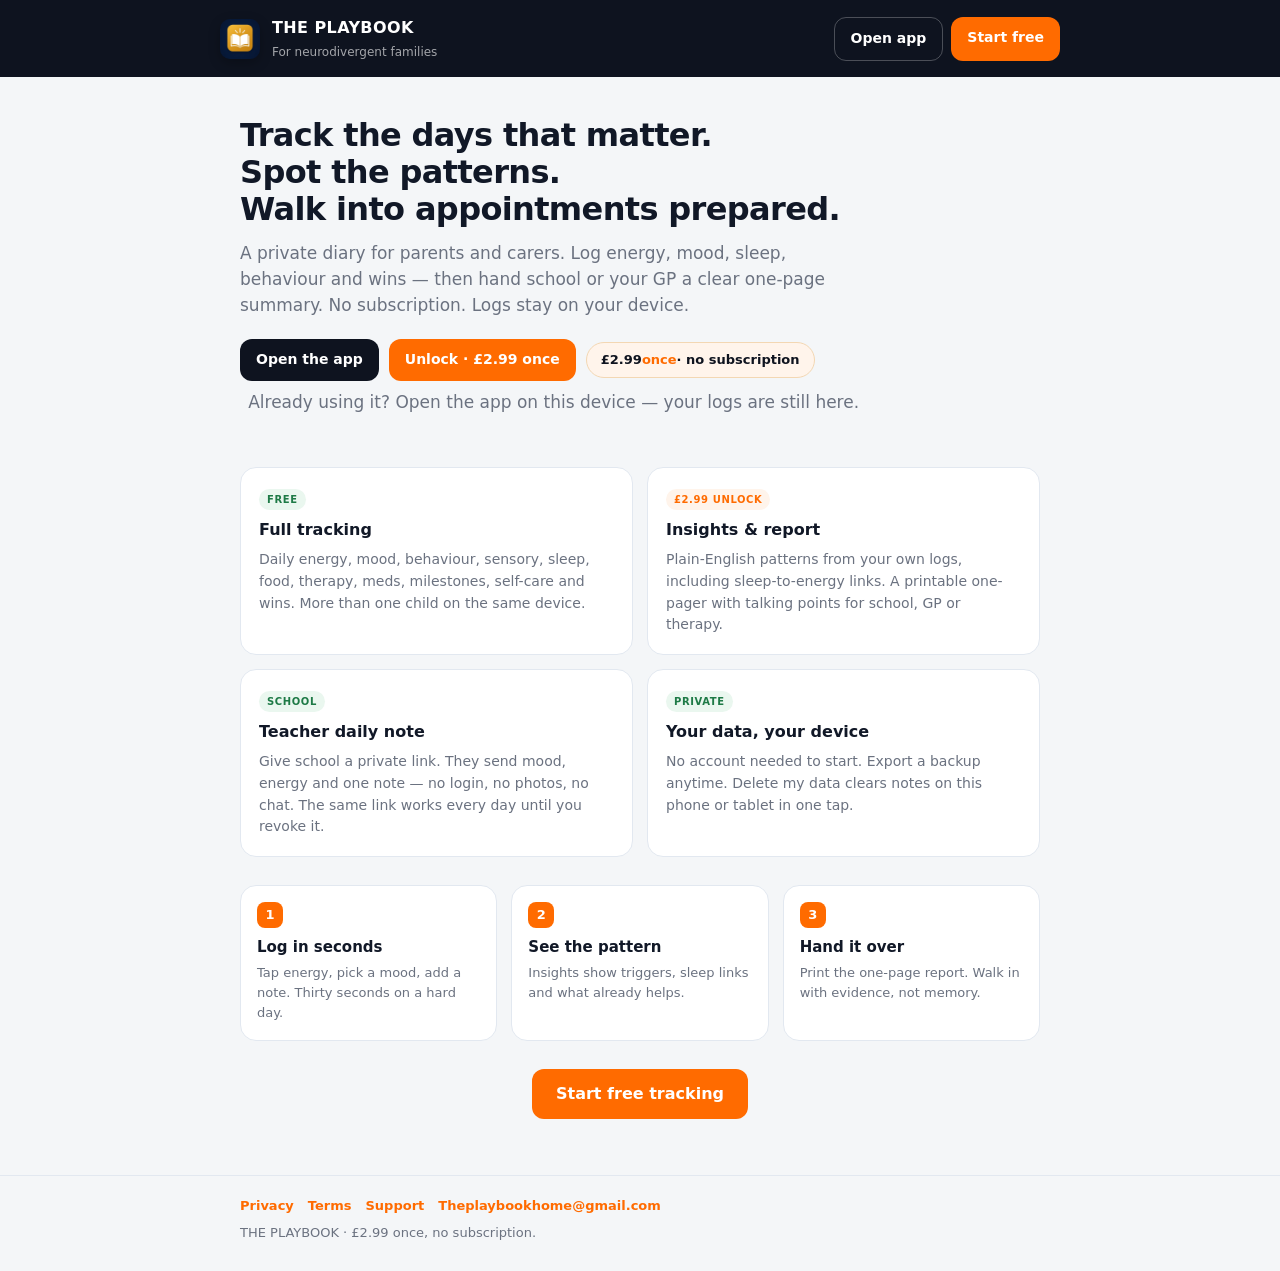
==== index.html @ 6f7e6626 "Tidy homepage layout, logo and school card" ====
<!DOCTYPE html>
<html lang="en-GB">
<head>
<meta charset="UTF-8" />
<meta name="viewport" content="width=device-width, initial-scale=1" />
<title>THE PLAYBOOK — Calm companion for neurodivergent families</title>
<meta name="description" content="Track energy, mood, sleep, behaviour and wins. Spot patterns. Hand school or your GP a one-page report. £2.99 once, no subscription." />
<link rel="icon" href="favicon.png" />
<link rel="manifest" href="manifest.webmanifest" />
<meta name="theme-color" content="#0E131F" />
<style>
  :root{ --navy:#0E131F; --orange:#FF6B00; --bg:#F4F6F8; --line:#E2E8F0; --ink:#111827; --soft:#6B7280; }
  *{ box-sizing:border-box; }
  body{ margin:0; font-family:system-ui,-apple-system,Segoe UI,Roboto,Helvetica,Arial,sans-serif; background:var(--bg); color:var(--ink); line-height:1.55; }
  a{ color:var(--orange); font-weight:600; text-decoration:none; }
  .wrap{ max-width:840px; margin:0 auto; padding:0 20px 56px; }
  header{ background:var(--navy); color:#fff; padding:16px 20px; }
  header .inner{ max-width:840px; margin:0 auto; display:flex; align-items:center; gap:12px; }
  .logo{ width:40px; height:40px; border-radius:10px; object-fit:cover; box-shadow:0 4px 12px rgba(0,0,0,.25); }
  header h1{ margin:0; font-size:16px; letter-spacing:.4px; }
  header p{ margin:2px 0 0; font-size:12px; color:rgba(255,255,255,.62); }
  .cta{ margin-left:auto; display:flex; gap:8px; }
  .btn{ display:inline-block; padding:10px 16px; border-radius:12px; font-weight:700; font-size:14px; border:0; }
  .btn-primary{ background:var(--orange); color:#fff; }
  .btn-ghost{ background:transparent; border:1px solid rgba(255,255,255,.25); color:#fff; }
  .btn-dark{ background:var(--navy); color:#fff; }
  .hero{ padding:40px 0 8px; }
  .hero h2{ font-size:32px; line-height:1.15; margin:0 0 12px; letter-spacing:-.02em; }
  .hero p{ font-size:17px; color:var(--soft); margin:0 0 20px; max-width:58ch; }
  .hero-actions{ display:flex; flex-wrap:wrap; gap:10px; align-items:center; margin-bottom:8px; }
  .price{ display:inline-flex; align-items:center; background:#FFF4EB; border:1px solid #F3D7B3; border-radius:999px; padding:7px 14px; font-weight:700; font-size:13px; color:var(--navy); }
  .price b{ color:var(--orange); }
  .grid{ display:grid; grid-template-columns:1fr 1fr; gap:14px; margin:24px 0 8px; }
  .card{ background:#fff; border:1px solid var(--line); border-radius:16px; padding:18px; }
  .card h3{ margin:0 0 6px; font-size:16px; }
  .card p{ margin:0; font-size:14px; color:var(--soft); }
  .tag{ display:inline-block; font-size:10px; font-weight:800; letter-spacing:.06em; text-transform:uppercase; padding:3px 8px; border-radius:999px; margin-bottom:8px; }
  .tag.free{ background:#EAF7EF; color:#1E7A46; }
  .tag.paid{ background:#FFF4EB; color:var(--orange); }
  .steps{ display:grid; grid-template-columns:repeat(3,1fr); gap:14px; margin:28px 0 8px; }
  .step{ background:#fff; border:1px solid var(--line); border-radius:16px; padding:16px; }
  .step .n{ width:26px; height:26px; border-radius:8px; background:var(--orange); color:#fff; font-weight:800; display:grid; place-items:center; margin-bottom:8px; font-size:13px; }
  .step h4{ margin:0 0 4px; font-size:15px; }
  .step p{ margin:0; font-size:13px; color:var(--soft); }
  .note{ font-size:13px; color:var(--soft); text-align:center; margin:8px 0 0; }
  .bottom-cta{ text-align:center; margin:28px 0 0; }
  footer{ border-top:1px solid var(--line); padding:20px 0 28px; font-size:13px; color:var(--soft); }
  footer .links{ display:flex; gap:14px; flex-wrap:wrap; margin-bottom:6px; }
  @media (max-width:640px){
    .grid,.steps{ grid-template-columns:1fr; }
    .hero h2{ font-size:26px; }
    header .inner{ flex-wrap:wrap; }
    .cta{ margin-left:0; width:100%; }
    .cta .btn{ flex:1; text-align:center; }
  }
</style>
</head>
<body>
<header>
  <div class="inner">
    <img class="logo" src="icon-192.png" width="40" height="40" alt="" />
    <div>
      <h1>THE PLAYBOOK</h1>
      <p>For neurodivergent families</p>
    </div>
    <div class="cta">
      <a class="btn btn-ghost" href="./app.html">Open app</a>
      <a class="btn btn-primary" href="./app.html">Start free</a>
    </div>
  </div>
</header>

<div class="wrap">
  <section class="hero">
    <h2>Track the days that matter.<br>Spot the patterns.<br>Walk into appointments prepared.</h2>
    <p>A private diary for parents and carers. Log energy, mood, sleep, behaviour and wins — then hand school or your GP a clear one-page summary. No subscription. Logs stay on your device.</p>
    <div class="hero-actions">
      <a class="btn btn-dark" href="./app.html">Open the app</a>
      <a class="btn btn-primary" href="https://buy.stripe.com/bJe4gB2R9fbb96O52C38403">Unlock · £2.99 once</a>
      <span class="price">£2.99 <b>once</b> · no subscription</span>
    </div>
    <p class="note">Already using it? Open the app on this device — your logs are still here.</p>
  </section>

  <div class="grid">
    <div class="card">
      <span class="tag free">Free</span>
      <h3>Full tracking</h3>
      <p>Daily energy, mood, behaviour, sensory, sleep, food, therapy, meds, milestones, self-care and wins. More than one child on the same device.</p>
    </div>
    <div class="card">
      <span class="tag paid">£2.99 unlock</span>
      <h3>Insights & report</h3>
      <p>Plain-English patterns from your own logs, including sleep-to-energy links. A printable one-pager with talking points for school, GP or therapy.</p>
    </div>
    <div class="card">
      <span class="tag free">School</span>
      <h3>Teacher daily note</h3>
      <p>Give school a private link. They send mood, energy and one note — no login, no photos, no chat. The same link works every day until you revoke it.</p>
    </div>
    <div class="card">
      <span class="tag free">Private</span>
      <h3>Your data, your device</h3>
      <p>No account needed to start. Export a backup anytime. Delete my data clears notes on this phone or tablet in one tap.</p>
    </div>
  </div>

  <section class="steps">
    <div class="step"><div class="n">1</div><h4>Log in seconds</h4><p>Tap energy, pick a mood, add a note. Thirty seconds on a hard day.</p></div>
    <div class="step"><div class="n">2</div><h4>See the pattern</h4><p>Insights show triggers, sleep links and what already helps.</p></div>
    <div class="step"><div class="n">3</div><h4>Hand it over</h4><p>Print the one-page report. Walk in with evidence, not memory.</p></div>
  </section>

  <div class="bottom-cta">
    <a class="btn btn-primary" href="./app.html" style="padding:13px 24px; font-size:16px;">Start free tracking</a>
  </div>
</div>

<footer>
  <div class="wrap" style="padding-bottom:0;">
    <div class="links">
      <a href="./privacy.html">Privacy</a>
      <a href="./terms.html">Terms</a>
      <a href="./support.html">Support</a>
      <a href="mailto:Theplaybookhome@gmail.com">Theplaybookhome@gmail.com</a>
    </div>
    <div>THE PLAYBOOK · £2.99 once, no subscription.</div>
  </div>
</footer>
</body>
</html>
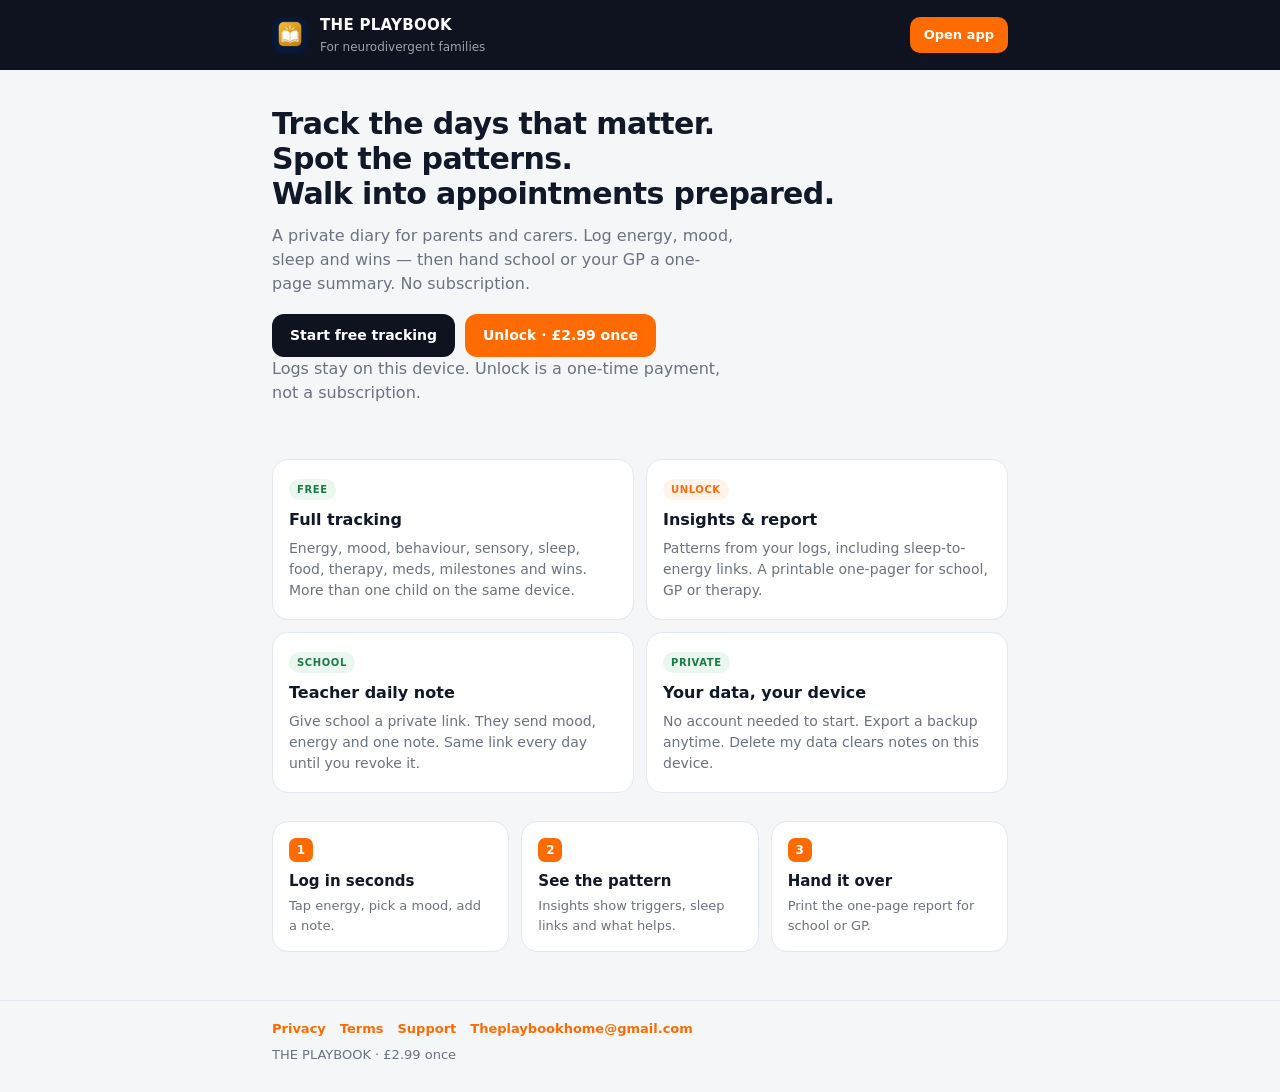
==== commit 89ce7f85: "Clean landing page: one set of buttons, even cards" ====
--- a/index.html
+++ b/index.html
@@ -11,109 +11,95 @@
 <style>
   :root{ --navy:#0E131F; --orange:#FF6B00; --bg:#F4F6F8; --line:#E2E8F0; --ink:#111827; --soft:#6B7280; }
   *{ box-sizing:border-box; }
-  body{ margin:0; font-family:system-ui,-apple-system,Segoe UI,Roboto,Helvetica,Arial,sans-serif; background:var(--bg); color:var(--ink); line-height:1.55; }
+  body{ margin:0; font-family:system-ui,-apple-system,Segoe UI,Roboto,Helvetica,Arial,sans-serif; background:var(--bg); color:var(--ink); line-height:1.5; }
   a{ color:var(--orange); font-weight:600; text-decoration:none; }
-  .wrap{ max-width:840px; margin:0 auto; padding:0 20px 56px; }
-  header{ background:var(--navy); color:#fff; padding:16px 20px; }
-  header .inner{ max-width:840px; margin:0 auto; display:flex; align-items:center; gap:12px; }
-  .logo{ width:40px; height:40px; border-radius:10px; object-fit:cover; box-shadow:0 4px 12px rgba(0,0,0,.25); }
-  header h1{ margin:0; font-size:16px; letter-spacing:.4px; }
-  header p{ margin:2px 0 0; font-size:12px; color:rgba(255,255,255,.62); }
-  .cta{ margin-left:auto; display:flex; gap:8px; }
-  .btn{ display:inline-block; padding:10px 16px; border-radius:12px; font-weight:700; font-size:14px; border:0; }
+  .wrap{ max-width:780px; margin:0 auto; padding:0 22px 48px; }
+  header{ background:var(--navy); color:#fff; }
+  header .inner{ max-width:780px; margin:0 auto; padding:14px 22px; display:flex; align-items:center; gap:12px; }
+  .logo{ width:36px; height:36px; border-radius:9px; object-fit:cover; }
+  header h1{ margin:0; font-size:15px; letter-spacing:.3px; }
+  header p{ margin:1px 0 0; font-size:12px; color:rgba(255,255,255,.6); }
+  .hdr-btn{ margin-left:auto; background:var(--orange); color:#fff; padding:8px 14px; border-radius:10px; font-size:13px; font-weight:700; }
+  .hero{ padding:36px 0 8px; }
+  .hero h2{ font-size:30px; line-height:1.18; margin:0 0 12px; letter-spacing:-.02em; }
+  .hero p{ font-size:16px; color:var(--soft); margin:0 0 18px; max-width:46ch; }
+  .hero-actions{ display:flex; flex-wrap:wrap; gap:10px; align-items:center; }
+  .btn{ display:inline-block; padding:11px 18px; border-radius:12px; font-weight:700; font-size:14px; }
   .btn-primary{ background:var(--orange); color:#fff; }
-  .btn-ghost{ background:transparent; border:1px solid rgba(255,255,255,.25); color:#fff; }
   .btn-dark{ background:var(--navy); color:#fff; }
-  .hero{ padding:40px 0 8px; }
-  .hero h2{ font-size:32px; line-height:1.15; margin:0 0 12px; letter-spacing:-.02em; }
-  .hero p{ font-size:17px; color:var(--soft); margin:0 0 20px; max-width:58ch; }
-  .hero-actions{ display:flex; flex-wrap:wrap; gap:10px; align-items:center; margin-bottom:8px; }
-  .price{ display:inline-flex; align-items:center; background:#FFF4EB; border:1px solid #F3D7B3; border-radius:999px; padding:7px 14px; font-weight:700; font-size:13px; color:var(--navy); }
-  .price b{ color:var(--orange); }
-  .grid{ display:grid; grid-template-columns:1fr 1fr; gap:14px; margin:24px 0 8px; }
-  .card{ background:#fff; border:1px solid var(--line); border-radius:16px; padding:18px; }
+  .hint{ margin:10px 0 0; font-size:13px; color:var(--soft); }
+  .grid{ display:grid; grid-template-columns:1fr 1fr; gap:12px; margin:28px 0 0; }
+  .card{ background:#fff; border:1px solid var(--line); border-radius:16px; padding:16px 16px 18px; min-height:148px; }
   .card h3{ margin:0 0 6px; font-size:16px; }
   .card p{ margin:0; font-size:14px; color:var(--soft); }
   .tag{ display:inline-block; font-size:10px; font-weight:800; letter-spacing:.06em; text-transform:uppercase; padding:3px 8px; border-radius:999px; margin-bottom:8px; }
   .tag.free{ background:#EAF7EF; color:#1E7A46; }
   .tag.paid{ background:#FFF4EB; color:var(--orange); }
-  .steps{ display:grid; grid-template-columns:repeat(3,1fr); gap:14px; margin:28px 0 8px; }
+  .steps{ display:grid; grid-template-columns:repeat(3,1fr); gap:12px; margin:28px 0 0; }
   .step{ background:#fff; border:1px solid var(--line); border-radius:16px; padding:16px; }
-  .step .n{ width:26px; height:26px; border-radius:8px; background:var(--orange); color:#fff; font-weight:800; display:grid; place-items:center; margin-bottom:8px; font-size:13px; }
+  .step .n{ width:24px; height:24px; border-radius:7px; background:var(--orange); color:#fff; font-weight:800; display:grid; place-items:center; margin-bottom:8px; font-size:12px; }
   .step h4{ margin:0 0 4px; font-size:15px; }
   .step p{ margin:0; font-size:13px; color:var(--soft); }
-  .note{ font-size:13px; color:var(--soft); text-align:center; margin:8px 0 0; }
-  .bottom-cta{ text-align:center; margin:28px 0 0; }
-  footer{ border-top:1px solid var(--line); padding:20px 0 28px; font-size:13px; color:var(--soft); }
+  footer{ border-top:1px solid var(--line); padding:18px 0 28px; font-size:13px; color:var(--soft); }
   footer .links{ display:flex; gap:14px; flex-wrap:wrap; margin-bottom:6px; }
   @media (max-width:640px){
     .grid,.steps{ grid-template-columns:1fr; }
     .hero h2{ font-size:26px; }
-    header .inner{ flex-wrap:wrap; }
-    .cta{ margin-left:0; width:100%; }
-    .cta .btn{ flex:1; text-align:center; }
+    .card{ min-height:0; }
   }
 </style>
 </head>
 <body>
 <header>
   <div class="inner">
-    <img class="logo" src="icon-192.png" width="40" height="40" alt="" />
+    <img class="logo" src="icon-192.png" width="36" height="36" alt="" />
     <div>
       <h1>THE PLAYBOOK</h1>
       <p>For neurodivergent families</p>
     </div>
-    <div class="cta">
-      <a class="btn btn-ghost" href="./app.html">Open app</a>
-      <a class="btn btn-primary" href="./app.html">Start free</a>
-    </div>
+    <a class="hdr-btn" href="./app.html">Open app</a>
   </div>
 </header>
 
 <div class="wrap">
   <section class="hero">
     <h2>Track the days that matter.<br>Spot the patterns.<br>Walk into appointments prepared.</h2>
-    <p>A private diary for parents and carers. Log energy, mood, sleep, behaviour and wins — then hand school or your GP a clear one-page summary. No subscription. Logs stay on your device.</p>
+    <p>A private diary for parents and carers. Log energy, mood, sleep and wins — then hand school or your GP a one-page summary. No subscription.</p>
     <div class="hero-actions">
-      <a class="btn btn-dark" href="./app.html">Open the app</a>
+      <a class="btn btn-dark" href="./app.html">Start free tracking</a>
       <a class="btn btn-primary" href="https://buy.stripe.com/bJe4gB2R9fbb96O52C38403">Unlock · £2.99 once</a>
-      <span class="price">£2.99 <b>once</b> · no subscription</span>
     </div>
-    <p class="note">Already using it? Open the app on this device — your logs are still here.</p>
+    <p class="hint">Logs stay on this device. Unlock is a one-time payment, not a subscription.</p>
   </section>
 
   <div class="grid">
     <div class="card">
       <span class="tag free">Free</span>
       <h3>Full tracking</h3>
-      <p>Daily energy, mood, behaviour, sensory, sleep, food, therapy, meds, milestones, self-care and wins. More than one child on the same device.</p>
+      <p>Energy, mood, behaviour, sensory, sleep, food, therapy, meds, milestones and wins. More than one child on the same device.</p>
     </div>
     <div class="card">
-      <span class="tag paid">£2.99 unlock</span>
+      <span class="tag paid">Unlock</span>
       <h3>Insights & report</h3>
-      <p>Plain-English patterns from your own logs, including sleep-to-energy links. A printable one-pager with talking points for school, GP or therapy.</p>
+      <p>Patterns from your logs, including sleep-to-energy links. A printable one-pager for school, GP or therapy.</p>
     </div>
     <div class="card">
       <span class="tag free">School</span>
       <h3>Teacher daily note</h3>
-      <p>Give school a private link. They send mood, energy and one note — no login, no photos, no chat. The same link works every day until you revoke it.</p>
+      <p>Give school a private link. They send mood, energy and one note. Same link every day until you revoke it.</p>
     </div>
     <div class="card">
       <span class="tag free">Private</span>
       <h3>Your data, your device</h3>
-      <p>No account needed to start. Export a backup anytime. Delete my data clears notes on this phone or tablet in one tap.</p>
+      <p>No account needed to start. Export a backup anytime. Delete my data clears notes on this device.</p>
     </div>
   </div>
 
   <section class="steps">
-    <div class="step"><div class="n">1</div><h4>Log in seconds</h4><p>Tap energy, pick a mood, add a note. Thirty seconds on a hard day.</p></div>
-    <div class="step"><div class="n">2</div><h4>See the pattern</h4><p>Insights show triggers, sleep links and what already helps.</p></div>
-    <div class="step"><div class="n">3</div><h4>Hand it over</h4><p>Print the one-page report. Walk in with evidence, not memory.</p></div>
+    <div class="step"><div class="n">1</div><h4>Log in seconds</h4><p>Tap energy, pick a mood, add a note.</p></div>
+    <div class="step"><div class="n">2</div><h4>See the pattern</h4><p>Insights show triggers, sleep links and what helps.</p></div>
+    <div class="step"><div class="n">3</div><h4>Hand it over</h4><p>Print the one-page report for school or GP.</p></div>
   </section>
-
-  <div class="bottom-cta">
-    <a class="btn btn-primary" href="./app.html" style="padding:13px 24px; font-size:16px;">Start free tracking</a>
-  </div>
 </div>
 
 <footer>
@@ -124,7 +110,7 @@
       <a href="./support.html">Support</a>
       <a href="mailto:Theplaybookhome@gmail.com">Theplaybookhome@gmail.com</a>
     </div>
-    <div>THE PLAYBOOK · £2.99 once, no subscription.</div>
+    <div>THE PLAYBOOK · £2.99 once</div>
   </div>
 </footer>
 </body>
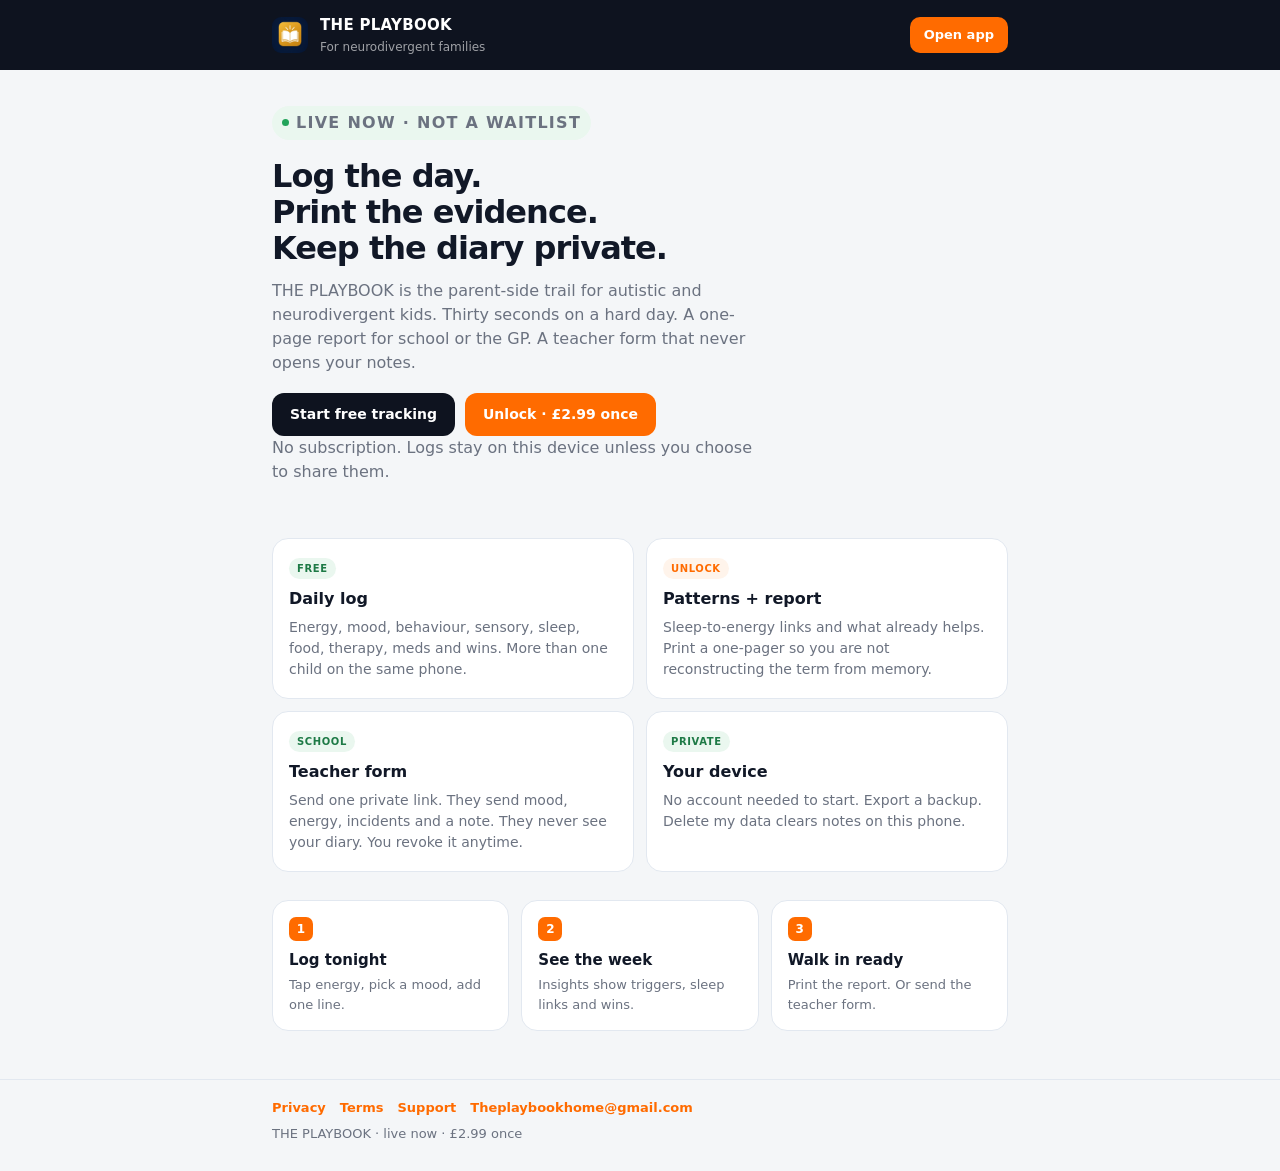
==== commit a70aceb8: "copy: tighter landing — log the day, print the evidence, keep the diary private" ====
--- a/index.html
+++ b/index.html
@@ -3,8 +3,8 @@
 <head>
 <meta charset="UTF-8" />
 <meta name="viewport" content="width=device-width, initial-scale=1" />
-<title>THE PLAYBOOK — Calm companion for neurodivergent families</title>
-<meta name="description" content="Track energy, mood, sleep, behaviour and wins. Spot patterns. Hand school or your GP a one-page report. £2.99 once, no subscription." />
+<title>THE PLAYBOOK — Private diary for neurodivergent families</title>
+<meta name="description" content="Log the day. Print the evidence. Keep the diary private. Teacher form for school. Insights for you. £2.99 once — live now, no waitlist." />
 <link rel="icon" href="favicon.png" />
 <link rel="manifest" href="manifest.webmanifest" />
 <meta name="theme-color" content="#0E131F" />
@@ -21,8 +21,10 @@
   header p{ margin:1px 0 0; font-size:12px; color:rgba(255,255,255,.6); }
   .hdr-btn{ margin-left:auto; background:var(--orange); color:#fff; padding:8px 14px; border-radius:10px; font-size:13px; font-weight:700; }
   .hero{ padding:36px 0 8px; }
-  .hero h2{ font-size:30px; line-height:1.18; margin:0 0 12px; letter-spacing:-.02em; }
-  .hero p{ font-size:16px; color:var(--soft); margin:0 0 18px; max-width:46ch; }
+  .live{ display:inline-flex; align-items:center; gap:7px; font-size:11px; font-weight:800; letter-spacing:.08em; text-transform:uppercase; color:#1E7A46; background:#EAF7EF; border-radius:999px; padding:5px 10px; margin:0 0 14px; }
+  .live i{ width:7px; height:7px; border-radius:50%; background:#22A45A; display:block; }
+  .hero h2{ font-size:32px; line-height:1.14; margin:0 0 12px; letter-spacing:-.03em; }
+  .hero p{ font-size:16px; color:var(--soft); margin:0 0 18px; max-width:48ch; }
   .hero-actions{ display:flex; flex-wrap:wrap; gap:10px; align-items:center; }
   .btn{ display:inline-block; padding:11px 18px; border-radius:12px; font-weight:700; font-size:14px; }
   .btn-primary{ background:var(--orange); color:#fff; }
@@ -63,42 +65,43 @@
 
 <div class="wrap">
   <section class="hero">
-    <h2>Track the days that matter.<br>Spot the patterns.<br>Walk into appointments prepared.</h2>
-    <p>A private diary for parents and carers. Log energy, mood, sleep and wins — then hand school or your GP a one-page summary. No subscription.</p>
+    <p class="live"><i></i> Live now · not a waitlist</p>
+    <h2>Log the day.<br>Print the evidence.<br>Keep the diary private.</h2>
+    <p>THE PLAYBOOK is the parent-side trail for autistic and neurodivergent kids. Thirty seconds on a hard day. A one-page report for school or the GP. A teacher form that never opens your notes.</p>
     <div class="hero-actions">
       <a class="btn btn-dark" href="./app.html">Start free tracking</a>
       <a class="btn btn-primary" href="https://buy.stripe.com/bJe4gB2R9fbb96O52C38403">Unlock · £2.99 once</a>
     </div>
-    <p class="hint">Logs stay on this device. Unlock is a one-time payment, not a subscription.</p>
+    <p class="hint">No subscription. Logs stay on this device unless you choose to share them.</p>
   </section>
 
   <div class="grid">
     <div class="card">
       <span class="tag free">Free</span>
-      <h3>Full tracking</h3>
-      <p>Energy, mood, behaviour, sensory, sleep, food, therapy, meds, milestones and wins. More than one child on the same device.</p>
+      <h3>Daily log</h3>
+      <p>Energy, mood, behaviour, sensory, sleep, food, therapy, meds and wins. More than one child on the same phone.</p>
     </div>
     <div class="card">
       <span class="tag paid">Unlock</span>
-      <h3>Insights & report</h3>
-      <p>Patterns from your logs, including sleep-to-energy links. A printable one-pager for school, GP or therapy.</p>
+      <h3>Patterns + report</h3>
+      <p>Sleep-to-energy links and what already helps. Print a one-pager so you are not reconstructing the term from memory.</p>
     </div>
     <div class="card">
       <span class="tag free">School</span>
-      <h3>Teacher daily note</h3>
-      <p>Give school a private link. They send mood, energy and one note. Same link every day until you revoke it.</p>
+      <h3>Teacher form</h3>
+      <p>Send one private link. They send mood, energy, incidents and a note. They never see your diary. You revoke it anytime.</p>
     </div>
     <div class="card">
       <span class="tag free">Private</span>
-      <h3>Your data, your device</h3>
-      <p>No account needed to start. Export a backup anytime. Delete my data clears notes on this device.</p>
+      <h3>Your device</h3>
+      <p>No account needed to start. Export a backup. Delete my data clears notes on this phone.</p>
     </div>
   </div>
 
   <section class="steps">
-    <div class="step"><div class="n">1</div><h4>Log in seconds</h4><p>Tap energy, pick a mood, add a note.</p></div>
-    <div class="step"><div class="n">2</div><h4>See the pattern</h4><p>Insights show triggers, sleep links and what helps.</p></div>
-    <div class="step"><div class="n">3</div><h4>Hand it over</h4><p>Print the one-page report for school or GP.</p></div>
+    <div class="step"><div class="n">1</div><h4>Log tonight</h4><p>Tap energy, pick a mood, add one line.</p></div>
+    <div class="step"><div class="n">2</div><h4>See the week</h4><p>Insights show triggers, sleep links and wins.</p></div>
+    <div class="step"><div class="n">3</div><h4>Walk in ready</h4><p>Print the report. Or send the teacher form.</p></div>
   </section>
 </div>
 
@@ -110,7 +113,7 @@
       <a href="./support.html">Support</a>
       <a href="mailto:Theplaybookhome@gmail.com">Theplaybookhome@gmail.com</a>
     </div>
-    <div>THE PLAYBOOK · £2.99 once</div>
+    <div>THE PLAYBOOK · live now · £2.99 once</div>
   </div>
 </footer>
 </body>
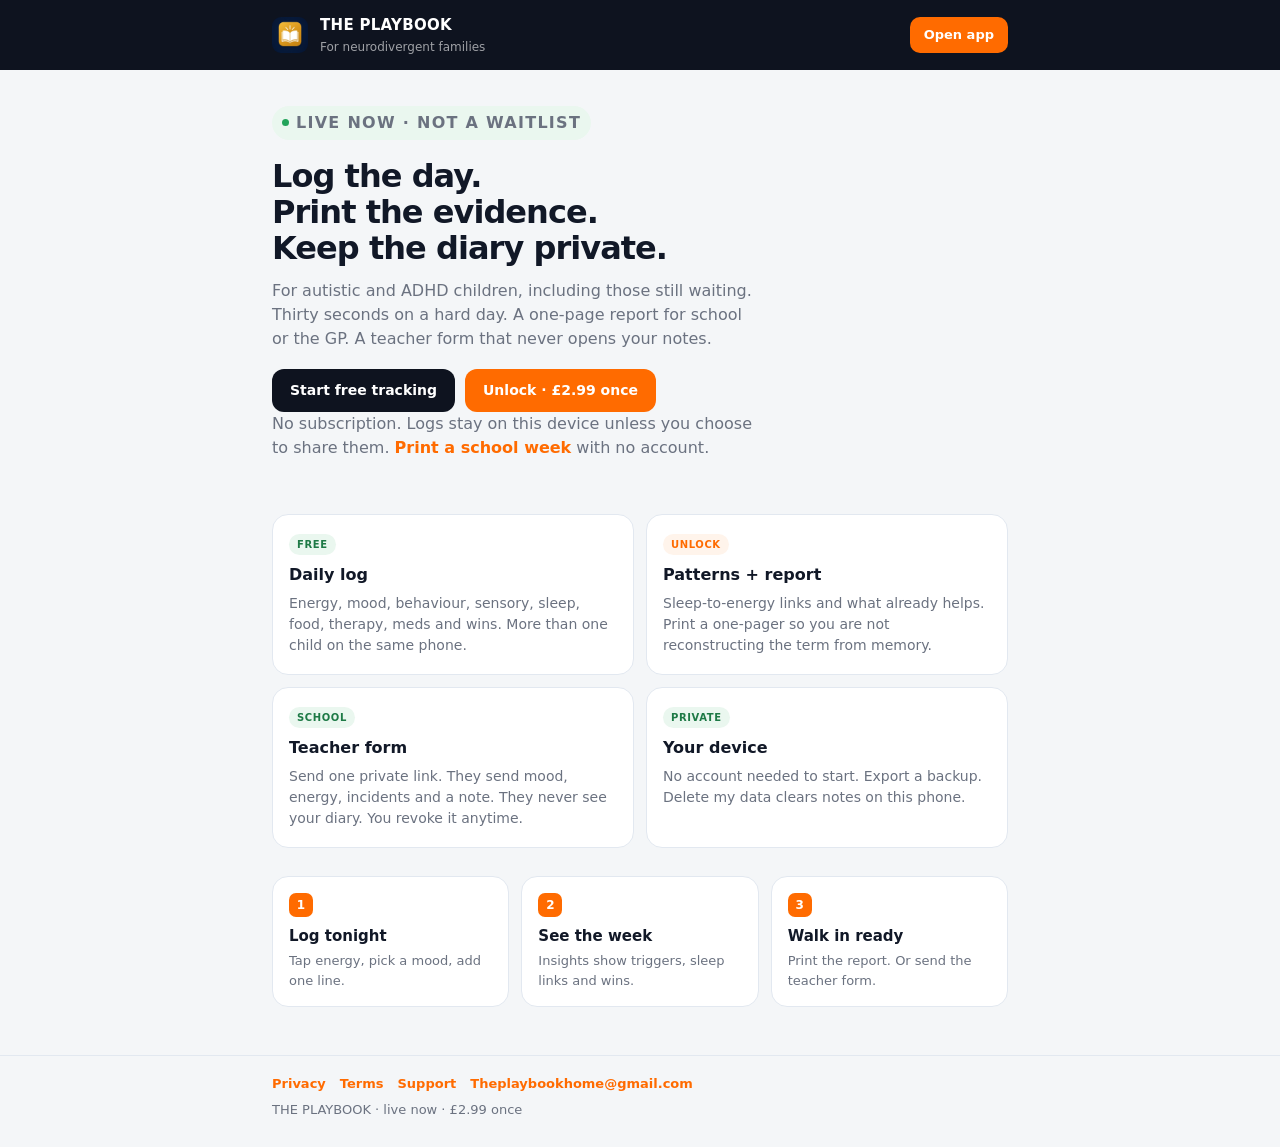
==== commit 95a12982: "Name ADHD on the homepage and link the free week sheet" ====
--- a/index.html
+++ b/index.html
@@ -4,10 +4,29 @@
 <meta charset="UTF-8" />
 <meta name="viewport" content="width=device-width, initial-scale=1" />
 <title>THE PLAYBOOK — Private diary for neurodivergent families</title>
-<meta name="description" content="Log the day. Print the evidence. Keep the diary private. Teacher form for school. Insights for you. £2.99 once — live now, no waitlist." />
+<meta name="description" content="Private day log for autistic and ADHD children. Print the evidence. Teacher form never opens your notes. Free to track." />
 <link rel="icon" href="favicon.png" />
 <link rel="manifest" href="manifest.webmanifest" />
 <meta name="theme-color" content="#0E131F" />
+<script>
+/* iPad/Chrome home-screen: drop stale Playbook caches before Open app. */
+(function () {
+  try {
+    if (navigator.serviceWorker) {
+      navigator.serviceWorker.getRegistrations().then(function (regs) {
+        regs.forEach(function (r) { r.unregister(); });
+      });
+    }
+    if (window.caches && caches.keys) {
+      caches.keys().then(function (keys) {
+        keys.forEach(function (k) {
+          if (String(k).indexOf("playbook") === 0) caches.delete(k);
+        });
+      });
+    }
+  } catch (e) {}
+})();
+</script>
 <style>
   :root{ --navy:#0E131F; --orange:#FF6B00; --bg:#F4F6F8; --line:#E2E8F0; --ink:#111827; --soft:#6B7280; }
   *{ box-sizing:border-box; }
@@ -59,7 +78,7 @@
       <h1>THE PLAYBOOK</h1>
       <p>For neurodivergent families</p>
     </div>
-    <a class="hdr-btn" href="./app.html">Open app</a>
+    <a class="hdr-btn" href="./app.html?v=61">Open app</a>
   </div>
 </header>
 
@@ -67,12 +86,12 @@
   <section class="hero">
     <p class="live"><i></i> Live now · not a waitlist</p>
     <h2>Log the day.<br>Print the evidence.<br>Keep the diary private.</h2>
-    <p>THE PLAYBOOK is the parent-side trail for autistic and neurodivergent kids. Thirty seconds on a hard day. A one-page report for school or the GP. A teacher form that never opens your notes.</p>
+    <p>For autistic and ADHD children, including those still waiting. Thirty seconds on a hard day. A one-page report for school or the GP. A teacher form that never opens your notes.</p>
     <div class="hero-actions">
-      <a class="btn btn-dark" href="./app.html">Start free tracking</a>
+      <a class="btn btn-dark" href="./app.html?v=61">Start free tracking</a>
       <a class="btn btn-primary" href="https://buy.stripe.com/bJe4gB2R9fbb96O52C38403">Unlock · £2.99 once</a>
     </div>
-    <p class="hint">No subscription. Logs stay on this device unless you choose to share them.</p>
+    <p class="hint">No subscription. Logs stay on this device unless you choose to share them. <a href="./week.html">Print a school week</a> with no account.</p>
   </section>
 
   <div class="grid">
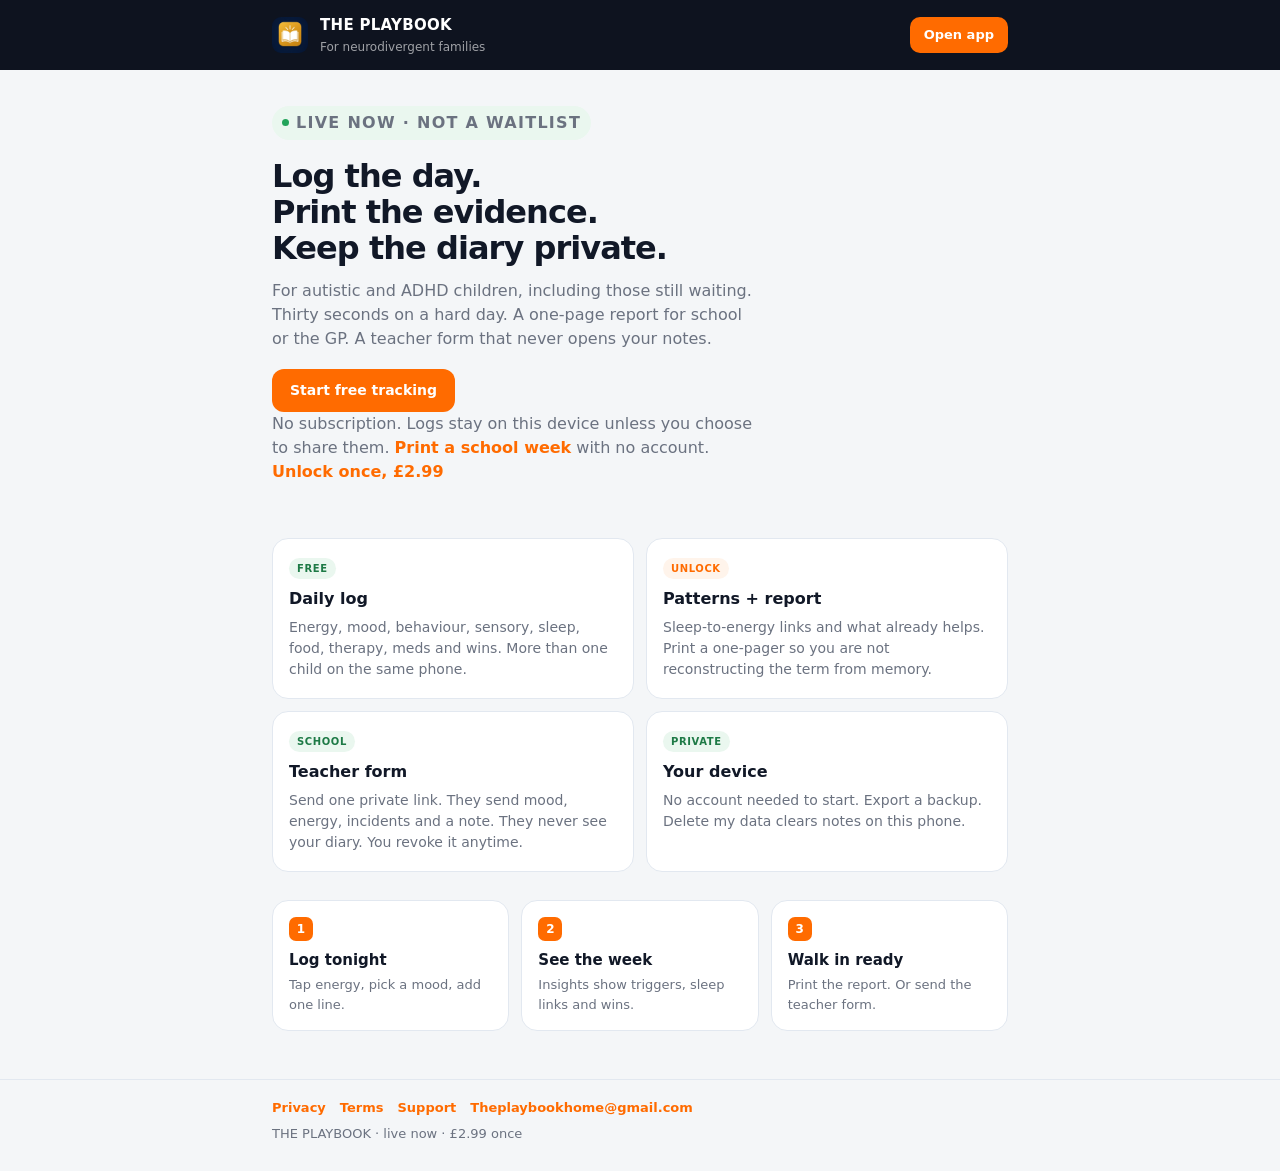
==== commit 4a708517: "Make start tracking the only homepage button" ====
--- a/index.html
+++ b/index.html
@@ -88,10 +88,9 @@
     <h2>Log the day.<br>Print the evidence.<br>Keep the diary private.</h2>
     <p>For autistic and ADHD children, including those still waiting. Thirty seconds on a hard day. A one-page report for school or the GP. A teacher form that never opens your notes.</p>
     <div class="hero-actions">
-      <a class="btn btn-dark" href="./app.html?v=61">Start free tracking</a>
-      <a class="btn btn-primary" href="https://buy.stripe.com/bJe4gB2R9fbb96O52C38403">Unlock · £2.99 once</a>
+      <a class="btn btn-primary" href="./app.html">Start free tracking</a>
     </div>
-    <p class="hint">No subscription. Logs stay on this device unless you choose to share them. <a href="./week.html">Print a school week</a> with no account.</p>
+    <p class="hint">No subscription. Logs stay on this device unless you choose to share them. <a href="./week.html">Print a school week</a> with no account. <a href="https://buy.stripe.com/bJe4gB2R9fbb96O52C38403">Unlock once, £2.99</a></p>
   </section>
 
   <div class="grid">
